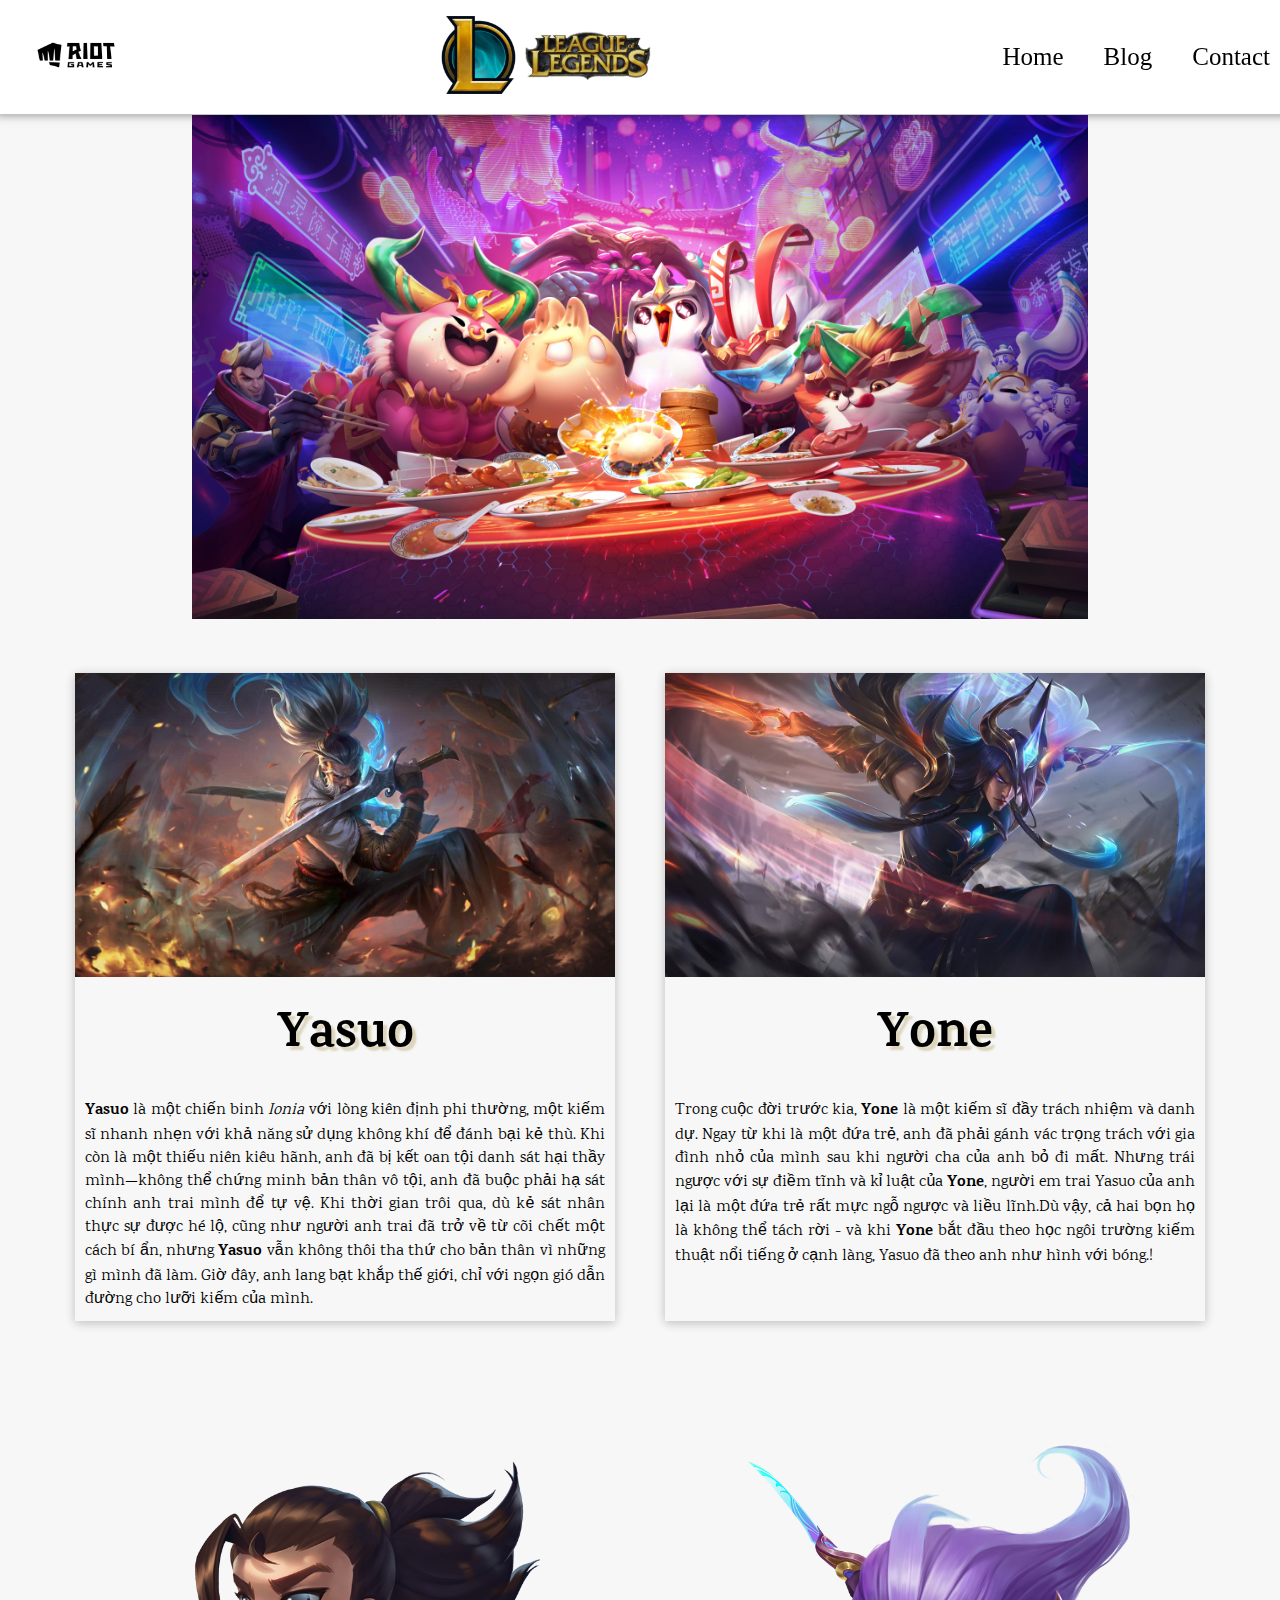
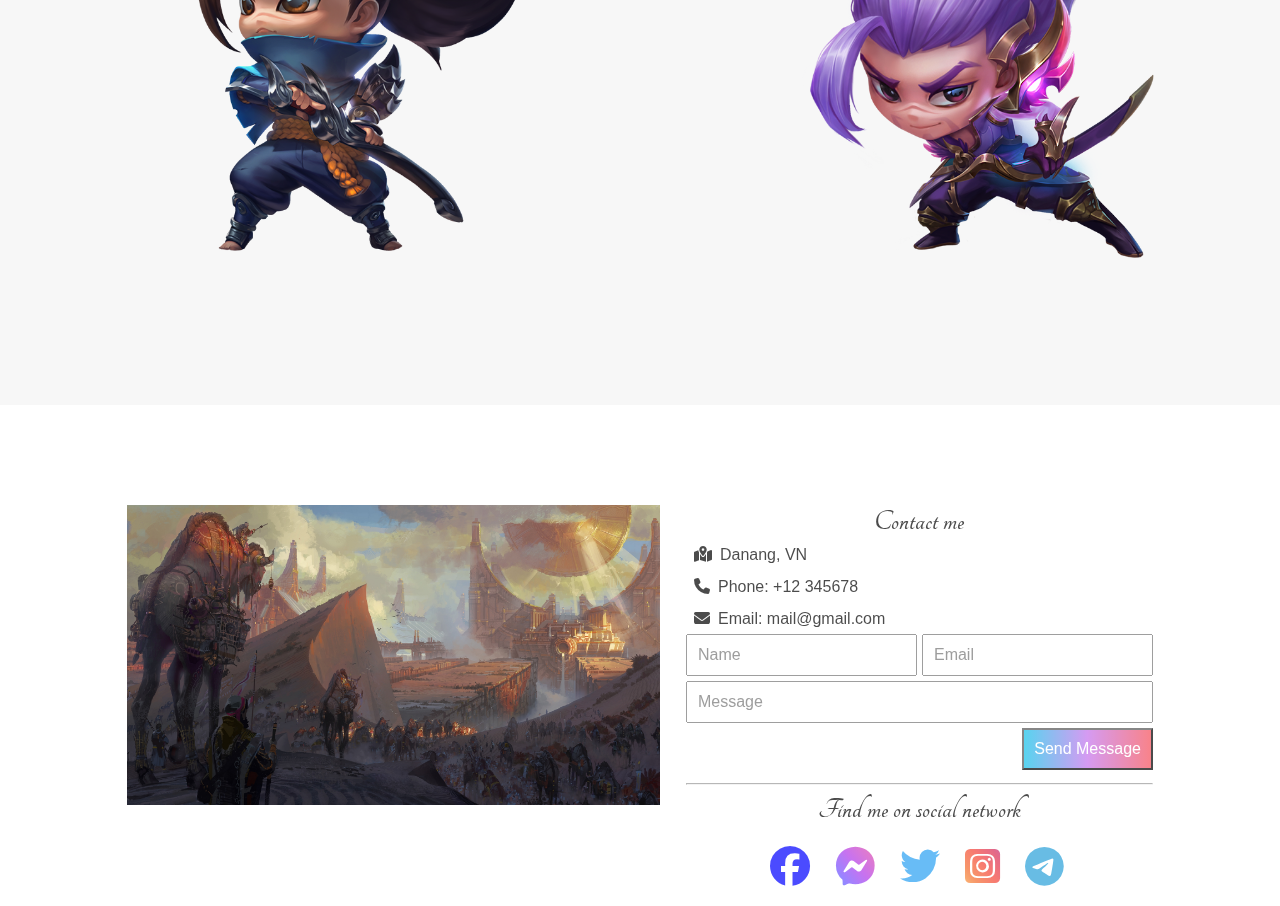
==== pages/blog.html @ f763a18e "First Commit - New Repository - Blog-League-Of-Legends" ====
<!DOCTYPE html>
<html lang="en">

<head>
    <meta charset="UTF-8">
    <meta name="viewport" content="width=device-width, initial-scale=1.0">
    <link rel="stylesheet" href="https://cdnjs.cloudflare.com/ajax/libs/font-awesome/6.5.2/css/all.min.css">
    <link rel="stylesheet" href="https://fonts.googleapis.com/css?family=Tangerine">
    <link rel="stylesheet" href="https://fonts.googleapis.com/css?family=Karma">
    <link rel="stylesheet" href="../style/header.css">
    <link rel="stylesheet" href="../style/footer.css">
    <link rel="stylesheet" href="../style/blog.css">
    <title>Blog</title>
</head>

<body>
    <header>
        <div class="header-logo riot">
            <img class="riot-logo-img" src="../assets/Riot-Logo.png" alt="">
        </div>
        <div class="header-logo lol">
            <img class="lol-logo-img" src="../assets/Lol-Logo.png" alt="">
            <img class="lol-banner-img" src="../assets/Lol-Banner.png" alt="">
        </div>
        <div class="header-nav">
            <ul class="header-nav-list">
                <li><a href="../index.html">Home</a></li>
                <li><a href="blog.html">Blog</a></li>
                <li><a href="#contact">Contact</a></li>
            </ul>
        </div>
    </header>
    <main>
        <div class="blog-first-view">
            <img class="first-view-img" src="../assets/TFTBackground.jpeg" alt="">
        </div>
        <div class="blog-content">
            <div class="content">
                <img class="blog-content-img" src="../assets/Yasuo.jpg" alt="">
                <h3>Yasuo</h3>
                <p class="text-content-infor"><strong>Yasuo</strong> là một chiến binh <em>Ionia</em> với lòng 
                    kiên định phi thường, một kiếm sĩ nhanh nhẹn với khả năng sử dụng không khí để đánh bại kẻ 
                    thù. Khi còn là một thiếu niên kiêu hãnh, anh đã bị kết oan tội danh sát hại thầy mình—không 
                    thể chứng minh bản thân vô tội, anh đã buộc phải hạ sát chính anh trai mình để tự vệ. Khi thời 
                    gian trôi qua, dù kẻ sát nhân thực sự được hé lộ, cũng như người anh trai đã trở về từ cõi chết 
                    một cách bí ẩn, nhưng <strong>Yasuo</strong> vẫn không thôi tha thứ cho bản thân vì những gì mình 
                    đã làm. Giờ đây, anh lang bạt khắp thế giới, chỉ với ngọn gió dẫn đường cho lưỡi kiếm của mình.</p>
            </div>
            <div class="content">
                <img class="blog-content-img" src="../assets/Yone.jpg" alt="">
                <h3>Yone</h3>
                <p class="text-content-infor">Trong cuộc đời trước kia, <strong>Yone</strong> là một kiếm sĩ đầy trách
                    nhiệm và danh dự. Ngay từ khi là một đứa trẻ, anh đã phải gánh vác trọng trách với gia đình nhỏ của
                     mình sau khi người cha của anh bỏ đi mất. Nhưng trái ngược với sự điềm tĩnh và kỉ luật của 
                     <strong>Yone</strong>, người em trai Yasuo của anh lại là một đứa trẻ rất mực ngỗ ngược và liều 
                     lĩnh.Dù vậy, cả hai bọn họ là không thể tách rời - và khi <strong>Yone</strong> bắt đầu theo học 
                     ngôi trường kiếm thuật nổi tiếng ở cạnh làng, Yasuo đã theo anh như hình với bóng.!</p>
            </div>
        </div>
        <div class="blog-content-footer">
            <div class="content-ys">
                <img class="blog-content-img-footer" src="../assets/YasuoTFT.png" alt="">
            </div>
            <div class="content-ys">
                <img class="blog-content-img-footer" src="../assets/YasuoTiNiTFT.png" alt="">
            </div>
        </div>
    </main>
    <footer>
        <div id="contact">
            <div class="image-contact">
                <img class="img-contact" src="../assets/Lol-Shurima-2.jpg" alt="">
            </div>
            <div class="contact-body">
                <h3>Contact me</h3>
                <div class="infor">
                    <i class="fa-solid fa-map-location-dot"></i>Danang, VN<br>
                    <i class="fa-solid fa-phone"></i>Phone: +12 345678<br>
                    <i class="fa-solid fa-envelope"></i>Email: mail@gmail.com<br>
                </div>
                <form class="form-input" action="">
                    <div class="input-row">
                        <input type="text" class="name-input" placeholder="Name">
                        <input type="text" class="email-input" placeholder="Email">
                    </div>
                    <div class="input-row">
                        <input type="text" class="message-input" placeholder="Message">
                    </div>
                    <div class="button-send">
                        <button class="button-message" type="submit">Send Message</button>
                    </div>
                </form>
                <hr>
                <h3>Find me on social network</h3>
                <div class="social-network">
                    <i class="fa-brands fa-facebook"></i>
                    <div class="icon-messenger">
                        <i class="fa-brands fa-facebook-messenger"></i>
                    </div>
                    <i class="fa-brands fa-twitter"></i>
                    <div class="icon-insta">
                        <i class="fa-brands fa-square-instagram"></i>
                    </div>
                    <i class="fa-brands fa-telegram"></i>
                </div>
            </div>
        </div>
    </footer>
</body>

</html>
---- style/header.css ----
header {
    display: flex;
    flex-direction: row;
    align-items: center;
    justify-content: space-between;
    box-shadow: 0 -5px 10px 5px rgba(0, 0, 0, 0.5);
    position: fixed;
    width: 100%;
    top: 0;
    z-index: 999;
    padding: 15px 10px;
    background-color: white;
}

.header-logo.riot {
    margin-left: 2%;
}

.riot-logo-img,
.lol-logo-img {
    height: 80px;
}

.lol-banner-img {
    height: 80px;
    margin-left: -30px;
}

.header-nav ul {
    height: 100%;
    display: flex;
    justify-content: right;
}

li {
    list-style-type: none;
}

.header-nav ul li a {
    text-decoration: none;
    color: black;
    font-size: 25px;
    padding: 10px 20px;
    display: block;
}

@media screen and (max-width: 1024px) and (min-width: 431px) {
    .header-nav ul li a {
        font-size: 20px;
    }

    .riot-logo-img {
        margin-left: 30px;
    }

    .lol-logo-img {
        margin-left: 200px;
    }
}

@media screen and (max-width: 430px) {
    header {
        flex-direction: column;
        width: 100%;
        padding: 0;
    }

    .header-logo.riot {
        margin: 0;
    }

    .lol-logo-img {
        margin-left: -30px;
    }

    .header-nav-list {
        padding: 0;
    }
}
---- style/footer.css ----
footer {
    margin-top: 100px;
}

#contact {
    display: flex;
    justify-content: center;
    background-color: white;
    gap: 2%;
}

.img-contact {
    height: 300px;
    width: auto;
}

.contact-body {
    font-family: Arial, sans-serif;
    opacity: 0.7;
}

.infor i {
    padding: 0;
    margin: 8px;
}

.input-row {
    display: flex;
    margin-bottom: 5px;
}

.input-row input {
    padding: 10px;
    font-size: 16px;
}

.name-input,
.email-input {
    flex-grow: 1;
}

.name-input {
    margin-right: 5px;
}

.message-input {
    flex-grow: 2;
}

.button-message {
    font-size: 16px;
    padding: 10px;
    background-image: linear-gradient(to right, #12c2e9, #c471ed, #f64f59);
    color: white;
    margin-bottom: 5px;
}

.button-send {
    text-align: right;
}

.social-network {
    display: flex;
    justify-content: center;
}

.social-network i {
    margin-right: 5px;
}

.fa-brands {
    font-size: 40px;
}

.fa-facebook {
    color: blue;
}

.fa-twitter {
    color: #29a1f3;
}

.fa-telegram {
    color: #29a1da;
}

.icon-messenger {
    width: fit-content;
    background: linear-gradient(to bottom left, #fe626f, #f95e72, #d343ba, #b137e9, #764eff, #3974ff, #2285fe);
    -webkit-background-clip: text;
    color: transparent;
}

.icon-insta {
    width: fit-content;
    background: linear-gradient(to bottom left, #672bcf, #a3309e, #d92b56, #f54236, #f46b2b, #fbaa44, #fde74d);
    -webkit-background-clip: text;
    color: transparent;
}

.contact-body h3 {
    text-align: center;
    font-family: 'Tangerine', cursive;
    font-size: 30px;
    margin: 0;
}

i {
    padding: 20px 10px;
}

@media screen and (max-width: 1024px) and (min-width: 431px) {
    #contact {
        padding-right: 10px;
        gap: 3%
    }
}

@media screen and (max-width: 430px) {
    footer {
        width: 100%;
        margin: 0;
    }

    #contact {
        flex-direction: column;
    }

    .contact-body {
        padding-left: 10px;
        padding-right: 10px;
    }

    .img-contact {
        height: auto;
        width: 100%;
    }
}
---- style/blog.css ----
body {
    margin: 0;
    display: grid;
    grid-template-rows: 1fr;
    grid-template-rows: auto 2fr auto;
}

/* Main */
main {
    background-color: rgb(247, 247, 247, 1);
    margin-top: 115px;
    display: flex;
    flex-direction: column;
    align-items: center;
    gap: 50px;
}

.first-view-img {
    width: 70vw;
    height: auto;
}

.blog-content {
    display: flex;
    flex-direction: row;
    justify-content: space-around;
    gap: 50px;
}

.content {
    display: flex;
    flex-direction: column;
    width: 60vh;
    box-shadow: 0 2px 10px 0 rgba(0, 0, 0, 0.12), 0 2px 10px 0 rgba(0, 0, 0, 0.12);
}

.blog-content-img {
    width: 100%;
}

.blog-content-footer {
    display: flex;
}

.blog-content-img-footer {
    height: 70vh;
    width: auto;
}

.content p {
    margin: 0;
    text-align: justify;
    font-family: "Karma", sans-serif;
    padding: 0 10px 10px 10px;
}

.content h3 {
    text-align: center;
    font-family: "Karma", sans-serif;
    font-weight: bold;
    font-size: 50px;
    text-shadow: 4px 4px 2px rgba(194, 178, 128, 0.5);
    margin: 20px 0 20px 0;
}

@media screen and (max-width: 1024px) and (min-width: 431px) {
    .first-view-img {
        width: 98vw;
        height: auto;
    }

    .blog-content {
        flex-direction: column;
        align-items: center;
        gap: 100px;
    }

    .blog-content-img {
        width: 100%;
        height: auto;
    }

    .blog-content-img-footer {
        width: 100%;
        height: auto;
    }

    .blog-content-footer {
        display: flex;
    }
}

@media screen and (max-width: 430px) {
    main {
        margin-top: 250px;
        width: 100%;
    }

    .first-view-img {
        width: 100%;
        height: auto;
    }

    .blog-content {
        flex-direction: column;
        align-items: center;
        gap: 100px;
        width: 95%;
    }

    .content {
        width: 100%;
        margin: 10px;
    }

    .blog-content-footer {
        flex-direction: column;
        width: 100%;
        height: auto;
    }

    .blog-content-img {
        width: 100%;
        height: auto;
    }

    .blog-content-img-footer {
        width: 100%;
        height: auto;
    }
}
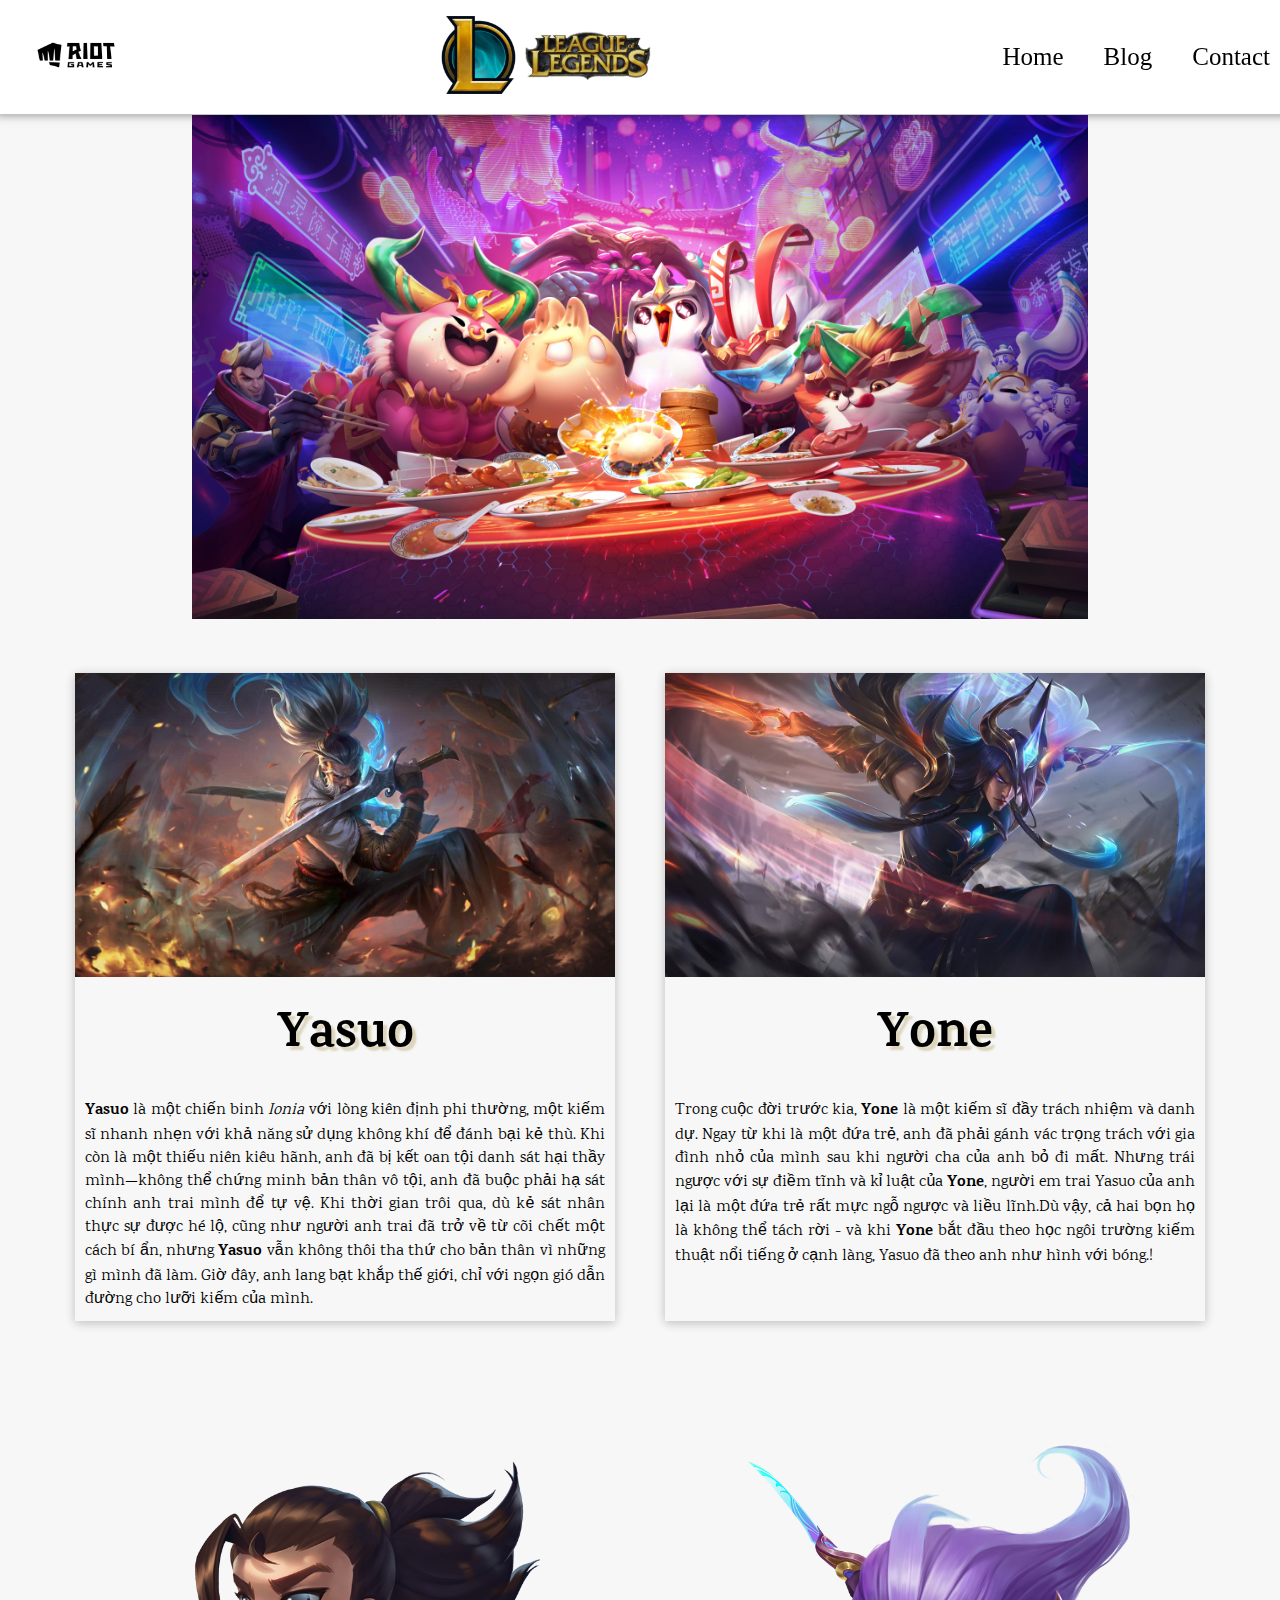
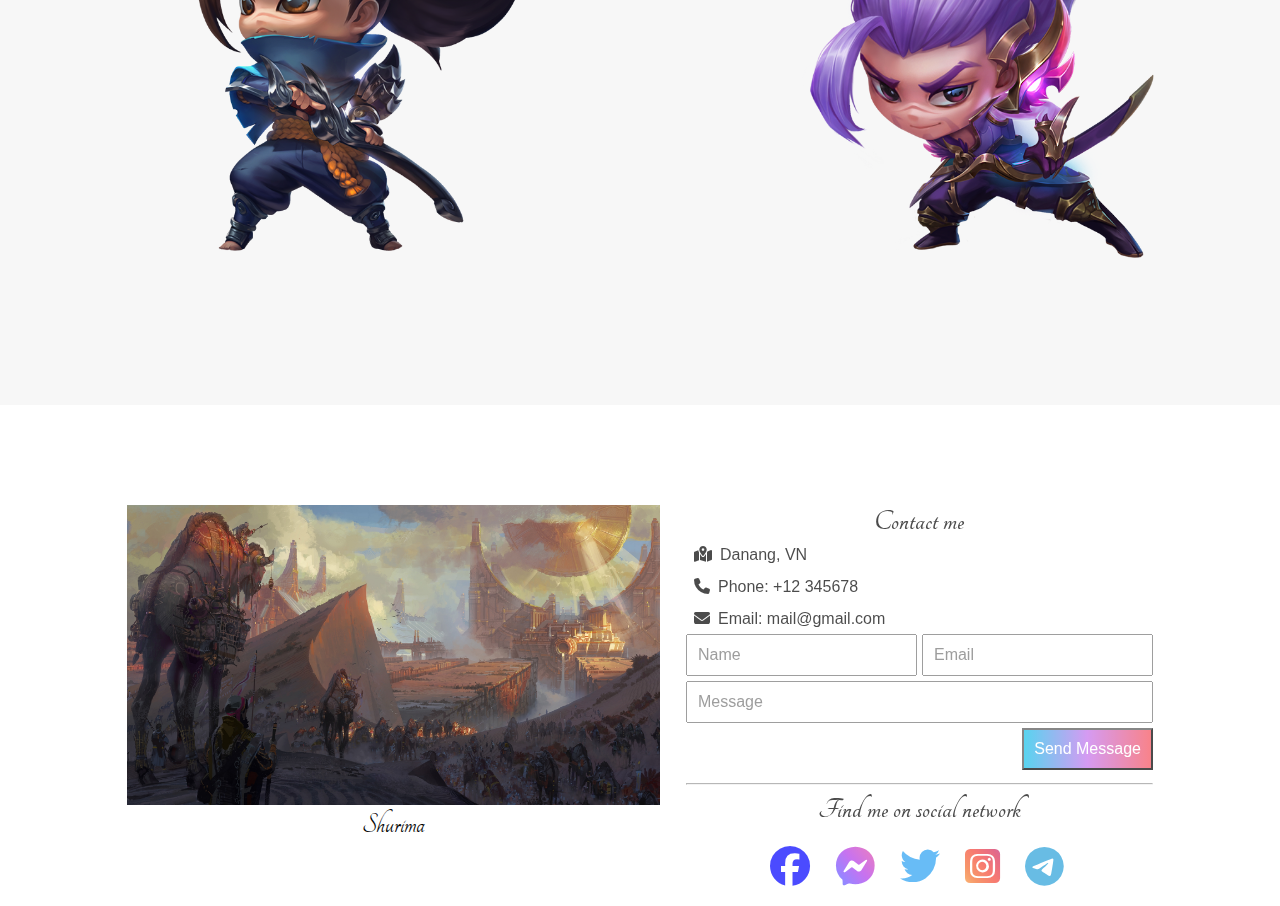
==== commit b2d8eef1: "Add import CSS" ====
--- a/pages/blog.html
+++ b/pages/blog.html
@@ -7,8 +7,6 @@
     <link rel="stylesheet" href="https://cdnjs.cloudflare.com/ajax/libs/font-awesome/6.5.2/css/all.min.css">
     <link rel="stylesheet" href="https://fonts.googleapis.com/css?family=Tangerine">
     <link rel="stylesheet" href="https://fonts.googleapis.com/css?family=Karma">
-    <link rel="stylesheet" href="../style/header.css">
-    <link rel="stylesheet" href="../style/footer.css">
     <link rel="stylesheet" href="../style/blog.css">
     <title>Blog</title>
 </head>
@@ -70,6 +68,7 @@
         <div id="contact">
             <div class="image-contact">
                 <img class="img-contact" src="../assets/Lol-Shurima-2.jpg" alt="">
+                <figcaption>Shurima</figcaption>
             </div>
             <div class="contact-body">
                 <h3>Contact me</h3>
--- a/style/blog.css
+++ b/style/blog.css
@@ -1,3 +1,6 @@
+@import url(header.css);
+@import url(footer.css);
+
 body {
     margin: 0;
     display: grid;
